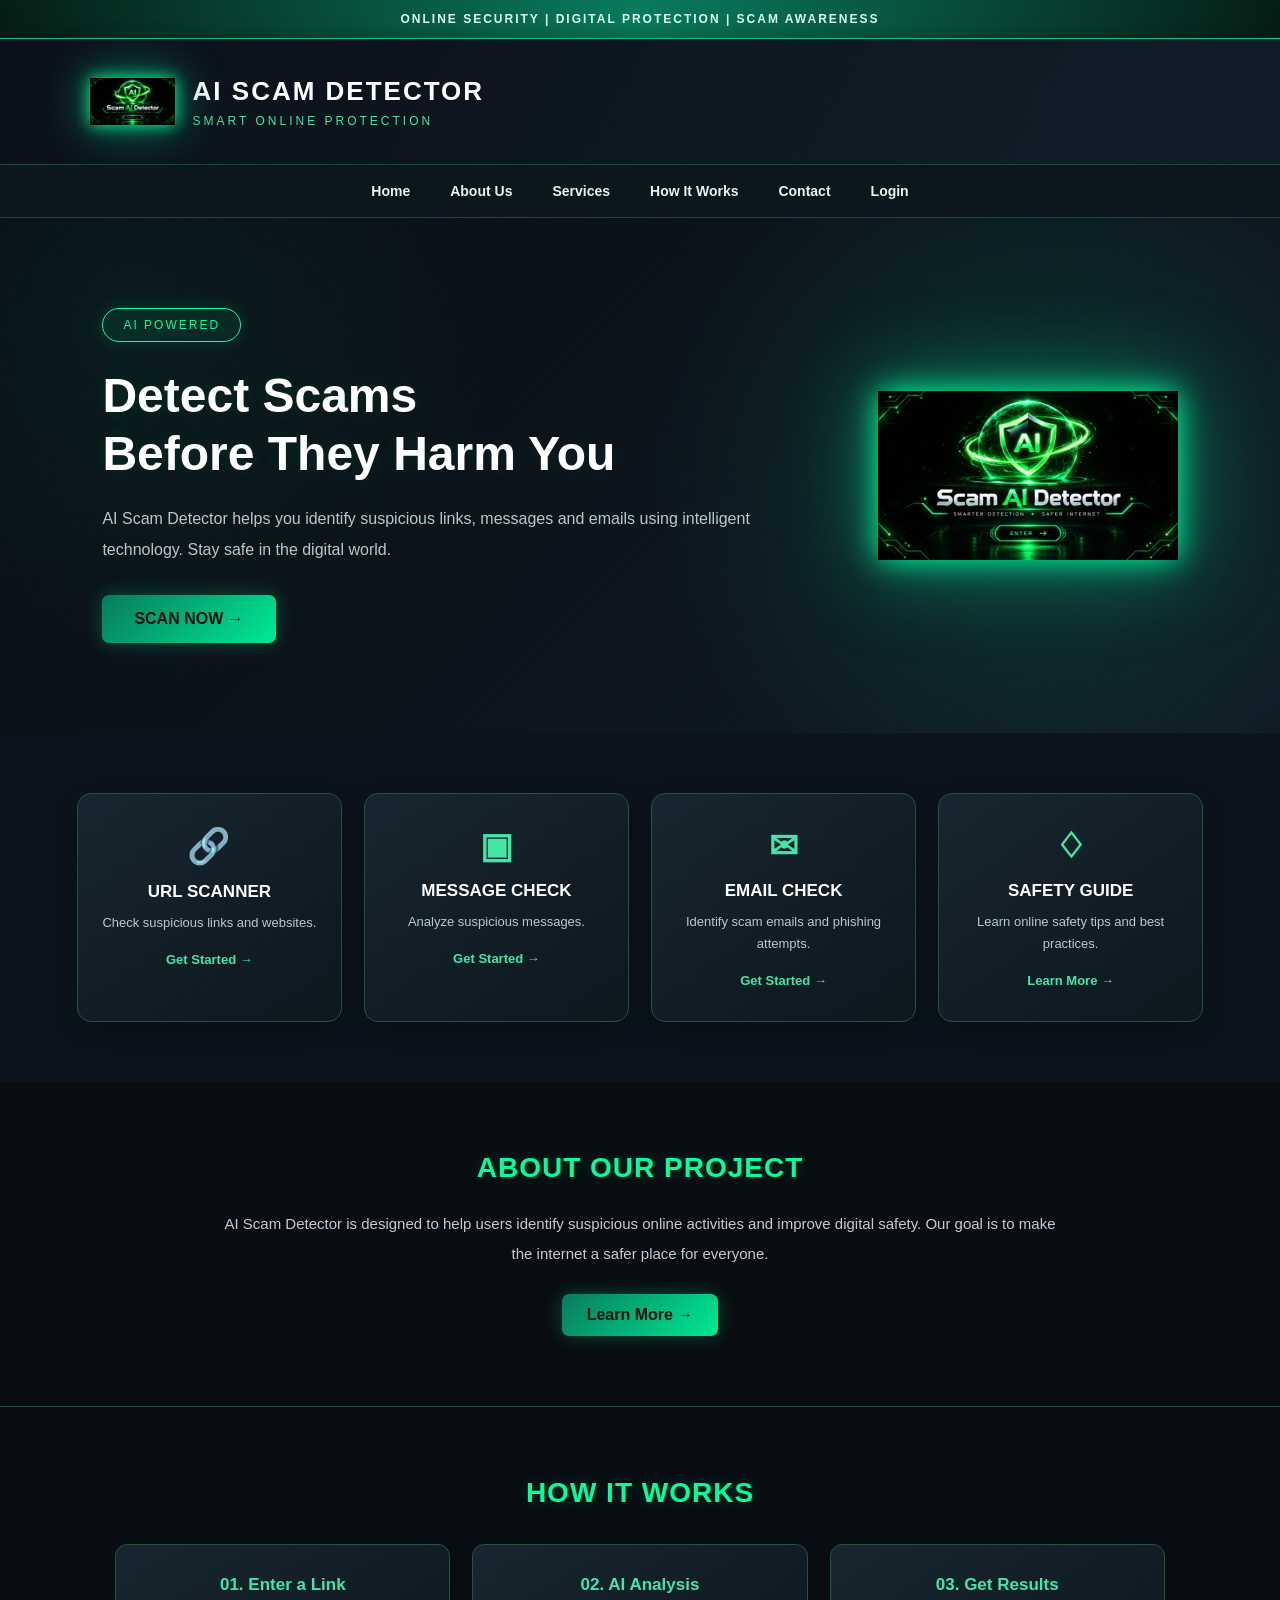
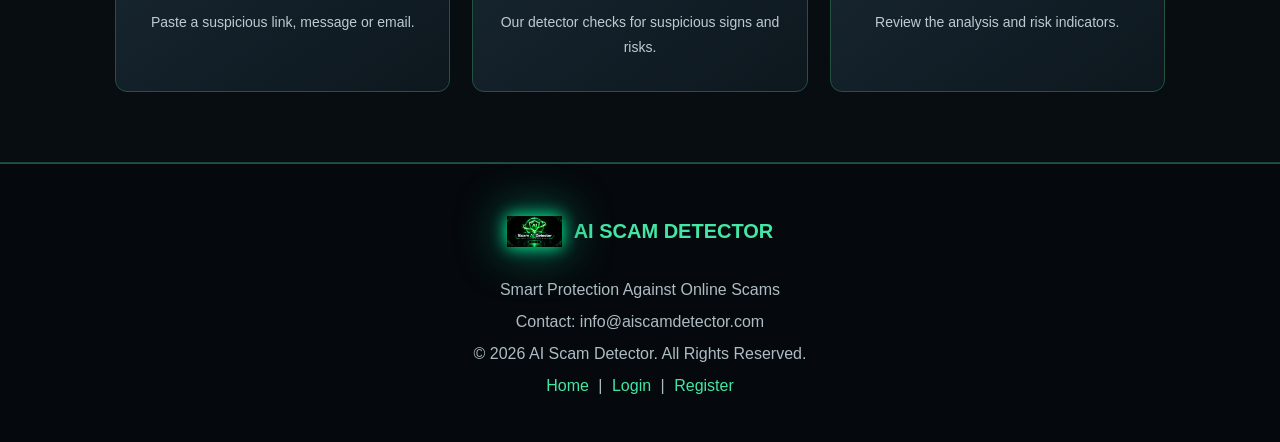
==== index.html @ 8b9a0d4e "Upload AI Scam Detector project" ====
<!DOCTYPE html>
<html lang="en">
<head>
    <meta charset="UTF-8">
    <meta name="viewport" content="width=device-width, initial-scale=1.0">
    <title>AI Scam Detector | Smart Online Protection</title>
    <meta name="description" content="AI Scam Detector helps identify suspicious links, messages and emails.">
    <link rel="stylesheet" href="style.css">
</head>

<body>

    <div class="top-bar">
        ONLINE SECURITY | DIGITAL PROTECTION | SCAM AWARENESS
    </div>

    <header>
        <div class="logo">
            <img src="logo.jpeg" alt="AI Scam Detector 3D Shield Logo" class="logo-img">
            <div>
                <h2>AI SCAM DETECTOR</h2>
                <p>SMART ONLINE PROTECTION</p>
            </div>
        </div>
    </header>

    <nav>
        <a href="#home">Home</a>
        <a href="#about">About Us</a>
        <a href="#services">Services</a>
        <a href="#how">How It Works</a>
        <a href="#contact">Contact</a>
        <a href="login.html">Login</a>
    </nav>

    <main id="home">
        <div class="hero-content">

            <div class="hero-text">
                <span class="ai-badge">AI POWERED</span>

                <h1>
                    Detect Scams
                    <br>
                    Before They Harm You
                </h1>

                <p>
                    AI Scam Detector helps you identify
                    suspicious links, messages and emails
                    using intelligent technology.
                    Stay safe in the digital world.
                </p>

                <a href="login.html" class="scan-button">
                    SCAN NOW →
                </a>
            </div>

            <div class="hero-image">
                <img src="logo.jpeg" alt="3D Green Security Shield" class="hero-shield">
            </div>

        </div>
    </main>

    <section class="services" id="services">

        <div class="service">
            <h2>🔗</h2>
            <h3>URL SCANNER</h3>
            <p>Check suspicious links and websites.</p>
            <a href="login.html">Get Started →</a>
        </div>

        <div class="service">
            <h2>▣</h2>
            <h3>MESSAGE CHECK</h3>
            <p>Analyze suspicious messages.</p>
            <a href="login.html">Get Started →</a>
        </div>

        <div class="service">
            <h2>✉</h2>
            <h3>EMAIL CHECK</h3>
            <p>Identify scam emails and phishing attempts.</p>
            <a href="login.html">Get Started →</a>
        </div>

        <div class="service">
            <h2>♢</h2>
            <h3>SAFETY GUIDE</h3>
            <p>Learn online safety tips and best practices.</p>
            <a href="#how">Learn More →</a>
        </div>

    </section>

    <section class="info" id="about">
        <h2>ABOUT OUR PROJECT</h2>

        <p>
            AI Scam Detector is designed to help
            users identify suspicious online activities
            and improve digital safety.

            Our goal is to make the internet
            a safer place for everyone.
        </p>

        <a href="#how" class="learn-button">Learn More →</a>
    </section>

    <section class="info" id="how">
        <h2>HOW IT WORKS</h2>

        <div class="steps">

            <div>
                <h3>01. Enter a Link</h3>
                <p>Paste a suspicious link, message or email.</p>
            </div>

            <div>
                <h3>02. AI Analysis</h3>
                <p>Our detector checks for suspicious signs and risks.</p>
            </div>

            <div>
                <h3>03. Get Results</h3>
                <p>Review the analysis and risk indicators.</p>
            </div>

        </div>
    </section>

    <footer id="contact">

        <div class="footer-logo">
            <img src="logo.jpeg" alt="AI Scam Detector Logo" class="logo-img">
            <h3>AI SCAM DETECTOR</h3>
        </div>

        <p>Smart Protection Against Online Scams</p>
        <p>Contact: info@aiscamdetector.com</p>
        <p>© 2026 AI Scam Detector. All Rights Reserved.</p>

        <div>
            <a href="index.html">Home</a> |
            <a href="login.html">Login</a> |
            <a href="register.html">Register</a>
        </div>

    </footer>

    <script src="script.js"></script>

</body>
</html>
---- style.css ----
/* =========================================
   AI SCAM DETECTOR - PREMIUM SHIELD THEME
========================================= */

* {
    margin: 0;
    padding: 0;
    box-sizing: border-box;
}

html {
    scroll-behavior: smooth;
    scroll-padding-top: 25px;
}

body {
    font-family: 'Segoe UI', Arial, sans-serif;
    background: #080d12;
    color: #ffffff;
    overflow-x: hidden;
}

/* TOP BAR */

.top-bar {
    background: linear-gradient(90deg, #061d17, #087b5c, #061d17);
    color: #d7ffed;
    text-align: center;
    padding: 12px;
    font-size: 12px;
    letter-spacing: 2px;
    font-weight: 600;
    border-bottom: 1px solid #16e69b;
}

/* HEADER */

header {
    background: linear-gradient(120deg, #0a111a, #111e29);
    padding: 20px 7%;
    border-bottom: 1px solid #1c493c;
    box-shadow: 0 5px 25px #00000080;
}

.logo {
    display: flex;
    align-items: center;
    gap: 18px;
}

.logo-img {
    width: 85px;
    height: 85px;
    object-fit: contain;
    filter:
        drop-shadow(0 0 8px #00ff9d)
        drop-shadow(0 0 22px #087b5c);
    animation: shieldGlow 3s infinite alternate;
}

.logo h2 {
    font-size: 26px;
    letter-spacing: 2px;
    color: #ffffff;
}

.logo p {
    color: #43e6a4;
    font-size: 12px;
    letter-spacing: 3px;
    margin-top: 7px;
}

@keyframes shieldGlow {
    from {
        filter: drop-shadow(0 0 5px #087b5c);
    }
    to {
        filter: drop-shadow(0 0 22px #00ff9d);
    }
}

/* NAVIGATION */

nav {
    background: #0b171d;
    display: flex;
    justify-content: center;
    align-items: center;
    gap: 40px;
    padding: 18px;
    flex-wrap: wrap;
    border-bottom: 1px solid #164b39;
}

nav a {
    color: #e4f5ee;
    text-decoration: none;
    font-size: 14px;
    font-weight: 600;
    transition: 0.3s;
}

nav a:hover {
    color: #00ff9d;
    text-shadow: 0 0 12px #00ff9d;
    transform: translateY(-3px);
}

/* HERO SECTION */

main {
    background:
        radial-gradient(circle at 80% 50%, #00ff9d20, transparent 35%),
        radial-gradient(circle at 10% 20%, #087b5c20, transparent 30%),
        linear-gradient(135deg, #080d12, #101c27);
    padding: 90px 8%;
    min-height: 500px;
}

.hero-content {
    display: flex;
    justify-content: space-between;
    align-items: center;
    gap: 40px;
    max-width: 1250px;
    margin: auto;
}

.hero-text {
    max-width: 650px;
}

.ai-badge {
    display: inline-block;
    color: #00ff9d;
    border: 1px solid #00ff9d;
    background: #00ff9d12;
    padding: 9px 20px;
    border-radius: 30px;
    font-size: 12px;
    letter-spacing: 2px;
    margin-bottom: 25px;
    box-shadow: 0 0 15px #00ff9d25;
}

.hero-text h1 {
    font-size: 48px;
    line-height: 1.2;
    margin-bottom: 22px;
    color: #ffffff;
    text-shadow: 0 0 20px #00ff9d18;
}

.hero-text p {
    color: #b8c9c9;
    font-size: 16px;
    line-height: 1.9;
    margin-bottom: 30px;
}

/* BUTTONS */

.scan-button,
.learn-button {
    display: inline-block;
    background: linear-gradient(135deg, #087b5c, #00e995);
    color: #04130e;
    text-decoration: none;
    padding: 15px 32px;
    border-radius: 7px;
    font-weight: bold;
    box-shadow: 0 0 18px #00ff9d45;
    transition: 0.3s;
}

.scan-button:hover,
.learn-button:hover {
    transform: translateY(-4px);
    box-shadow: 0 0 30px #00ff9d90;
}

/* HERO SHIELD */

.hero-image {
    display: flex;
    justify-content: center;
    align-items: center;
    min-width: 280px;
}

.hero-shield {
    width: 300px;
    max-width: 100%;
    object-fit: contain;
    filter:
        drop-shadow(0 0 15px #00ff9d)
        drop-shadow(0 0 40px #087b5c);
    animation: floatShield 4s ease-in-out infinite;
}

@keyframes floatShield {
    0%, 100% {
        transform: translateY(0);
    }
    50% {
        transform: translateY(-15px);
    }
}

/* SERVICES */

.services {
    display: grid;
    grid-template-columns: repeat(4, 1fr);
    background: #0b141c;
    padding: 60px 6%;
    gap: 22px;
}

.service {
    background: linear-gradient(145deg, #172630, #0d171e);
    border: 1px solid #245342;
    border-radius: 14px;
    padding: 32px 20px;
    text-align: center;
    transition: 0.3s;
    box-shadow: 0 8px 25px #00000040;
}

.service:hover {
    transform: translateY(-8px);
    border-color: #00ff9d;
    box-shadow: 0 0 25px #00ff9d30;
}

.service h2 {
    font-size: 35px;
    color: #43e6a4;
}

.service h3 {
    margin: 15px 0 10px;
    font-size: 17px;
    color: #ffffff;
}

.service p {
    color: #b9c9ce;
    font-size: 13px;
    line-height: 1.7;
}

.service a {
    display: inline-block;
    margin-top: 18px;
    color: #43e6a4;
    text-decoration: none;
    font-size: 13px;
    font-weight: bold;
    transition: 0.3s;
}

.service a:hover {
    color: white;
    letter-spacing: 1px;
}

/* INFORMATION SECTIONS */

.info {
    background: #080d12;
    padding: 70px 9%;
    text-align: center;
    border-bottom: 1px solid #1c493c;
}

.info h2 {
    color: #00ff9d;
    font-size: 28px;
    margin-bottom: 25px;
    letter-spacing: 1px;
    text-shadow: 0 0 15px #00ff9d30;
}

.info > p {
    color: #c0cdd2;
    max-width: 850px;
    margin: auto;
    line-height: 2;
    font-size: 15px;
}

/* LEARN BUTTON */

.learn-button {
    margin-top: 25px;
    padding: 12px 25px;
}

/* HOW IT WORKS */

.steps {
    display: grid;
    grid-template-columns: repeat(3, 1fr);
    gap: 22px;
    margin-top: 35px;
}

.steps > div {
    background: linear-gradient(145deg, #172630, #0d171e);
    border: 1px solid #245342;
    border-radius: 12px;
    padding: 30px 18px;
    transition: 0.3s;
}

.steps > div:hover {
    border-color: #00ff9d;
    transform: translateY(-5px);
    box-shadow: 0 0 20px #00ff9d25;
}

.steps h3 {
    color: #43e6a4;
    margin-bottom: 15px;
    font-size: 17px;
}

.steps p {
    color: #bdcbd1;
    font-size: 14px;
    line-height: 1.8;
}

/* FOOTER */

footer {
    background: #05090d;
    text-align: center;
    padding: 40px 20px;
    color: #aebdc3;
    line-height: 2;
    border-top: 1px solid #245342;
}

.footer-logo {
    display: flex;
    justify-content: center;
    align-items: center;
    gap: 12px;
    margin-bottom: 15px;
}

.footer-logo .logo-img {
    width: 55px;
    height: 55px;
}

.footer-logo h3 {
    color: #43e6a4;
    font-size: 20px;
}

footer a {
    color: #43e6a4;
    text-decoration: none;
    margin: 0 5px;
    transition: 0.3s;
}

footer a:hover {
    color: white;
}

/* SCROLL REVEAL */

.services,
.info,
footer {
    opacity: 0;
    transform: translateY(20px);
    transition: opacity 0.7s ease, transform 0.7s ease;
}

.services.visible,
.info.visible,
footer.visible {
    opacity: 1;
    transform: translateY(0);
}

/* RESPONSIVE DESIGN */

@media (max-width: 850px) {

    .hero-content {
        flex-direction: column;
        text-align: center;
    }

    .hero-text h1 {
        font-size: 36px;
    }

    .services {
        grid-template-columns: repeat(2, 1fr);
    }

    .steps {
        grid-template-columns: 1fr;
    }
}

@media (max-width: 500px) {

    header {
        padding: 18px;
    }

    .logo-img {
        width: 65px;
        height: 65px;
    }

    .logo h2 {
        font-size: 18px;
    }

    nav {
        gap: 18px;
    }

    nav a {
        font-size: 12px;
    }

    .hero-text h1 {
        font-size: 29px;
    }

    main {
        padding: 55px 20px;
    }

    .services {
        grid-template-columns: 1fr;
    }

    .hero-shield {
        width: 220px;
    }

    .info {
        padding: 45px 20px;
    }

    .footer-logo h3 {
        font-size: 16px;
    }
}

/* REDUCED MOTION ACCESSIBILITY */

@media (prefers-reduced-motion: reduce) {
    *,
    *::before,
    *::after {
        animation-duration: 0.01ms !important;
        scroll-behavior: auto !important;
        transition-duration: 0.01ms !important;
    }
}
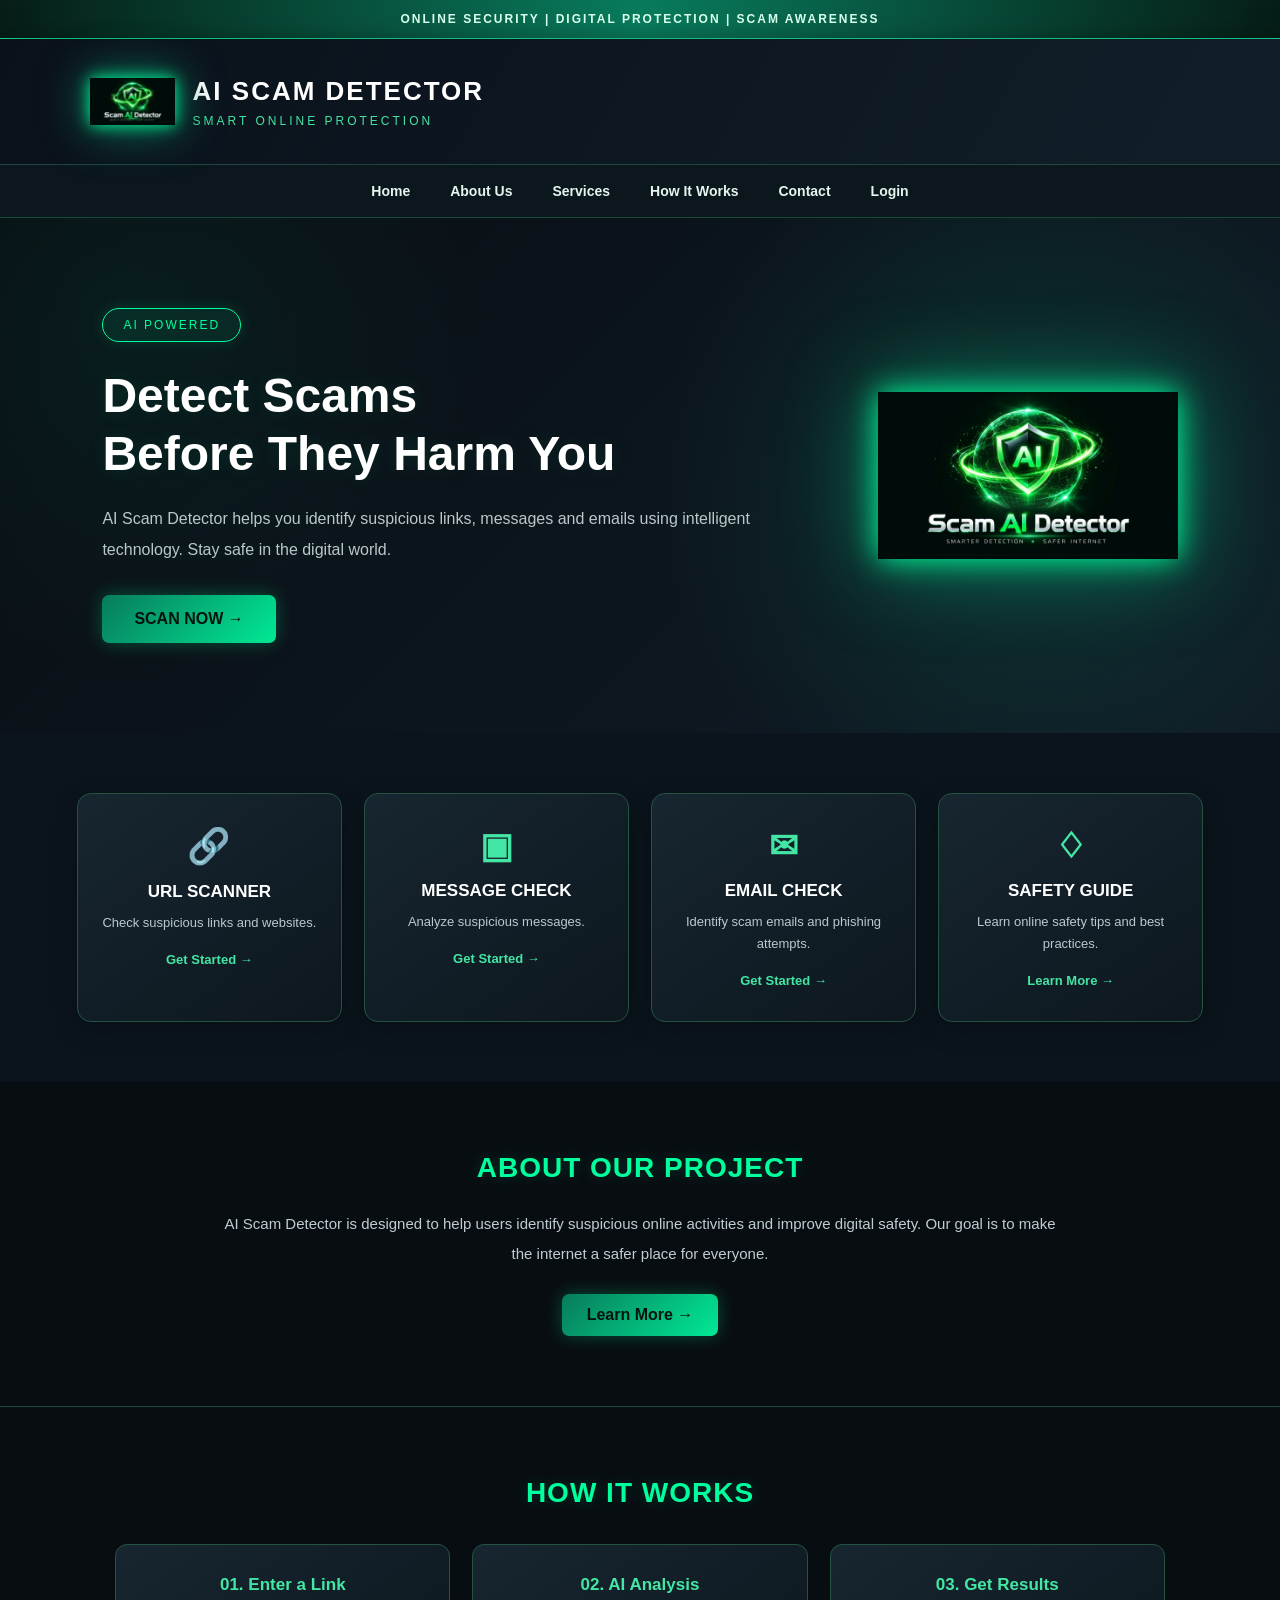
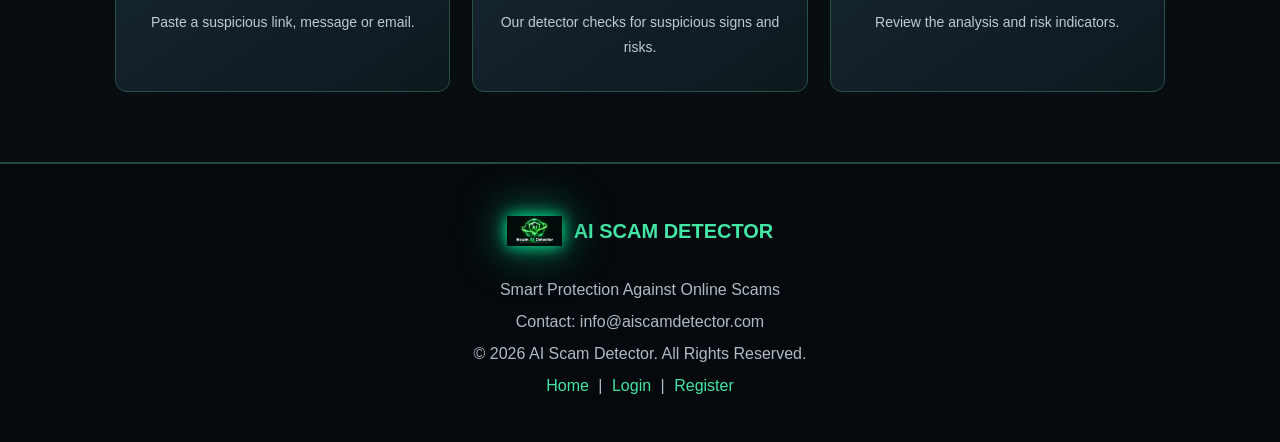
==== commit 27a45aaa: "Update website logo" ====
--- a/index.html
+++ b/index.html
@@ -17,7 +17,7 @@
 
     <header>
         <div class="logo">
-            <img src="logo.jpeg" alt="AI Scam Detector 3D Shield Logo" class="logo-img">
+            <img src="logooo.jpeg" alt="AI Scam Detector 3D Shield Logo" class="logo-img">
             <div>
                 <h2>AI SCAM DETECTOR</h2>
                 <p>SMART ONLINE PROTECTION</p>
@@ -59,7 +59,7 @@
             </div>
 
             <div class="hero-image">
-                <img src="logo.jpeg" alt="3D Green Security Shield" class="hero-shield">
+                <img src="logooo.jpeg" alt="3D Green Security Shield" class="hero-shield">
             </div>
 
         </div>
@@ -138,7 +138,7 @@
     <footer id="contact">
 
         <div class="footer-logo">
-            <img src="logo.jpeg" alt="AI Scam Detector Logo" class="logo-img">
+            <img src="logooo.jpeg" alt="AI Scam Detector Logo" class="logo-img">
             <h3>AI SCAM DETECTOR</h3>
         </div>
 
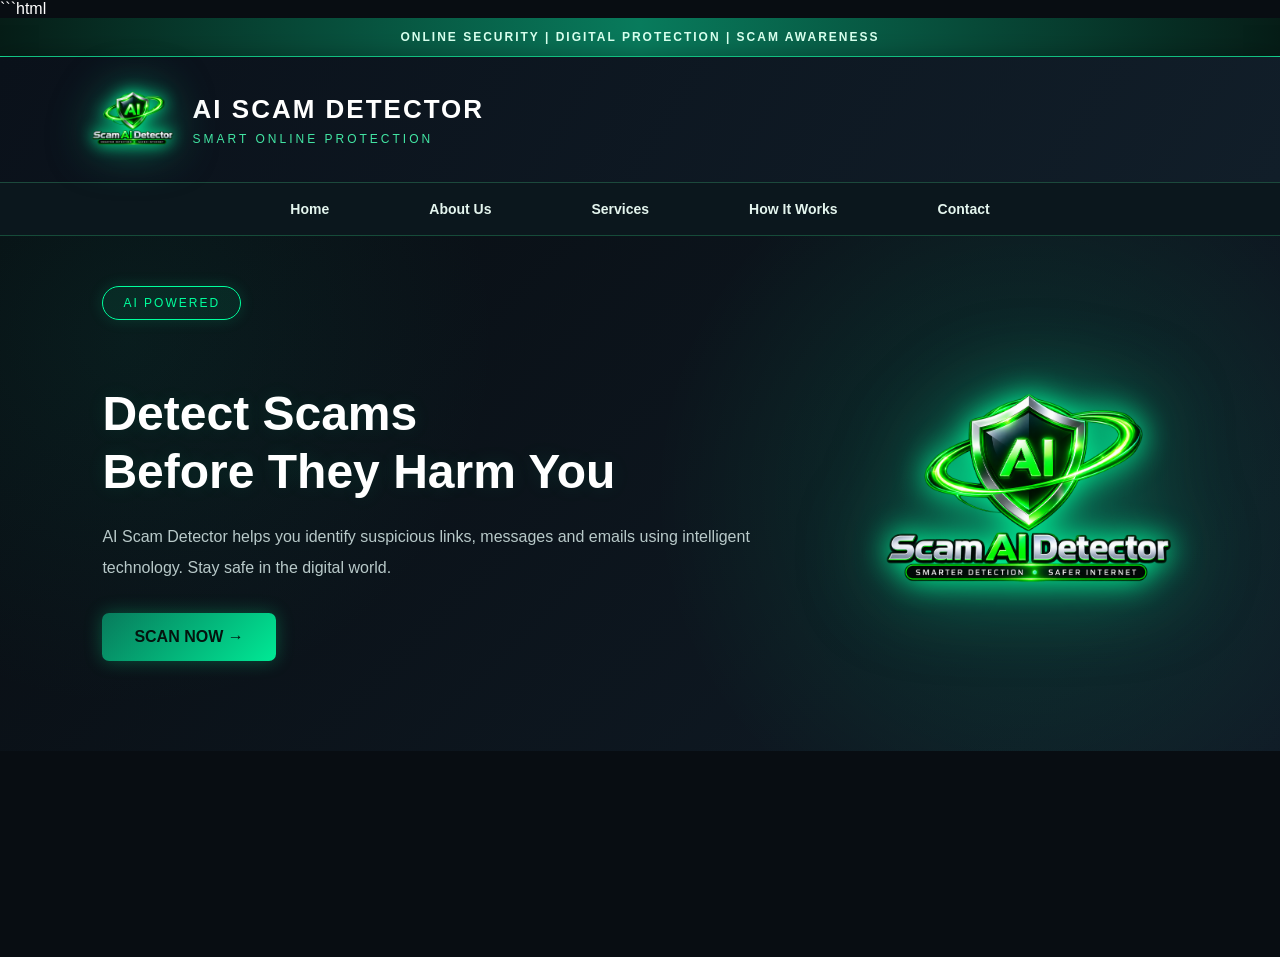
==== commit 3afa6e75: "Update logo and website design" ====
--- a/index.html
+++ b/index.html
@@ -1,43 +1,57 @@
-
+```html
 <!DOCTYPE html>
 <html lang="en">
+
 <head>
     <meta charset="UTF-8">
     <meta name="viewport" content="width=device-width, initial-scale=1.0">
+
     <title>AI Scam Detector | Smart Online Protection</title>
+
     <meta name="description" content="AI Scam Detector helps identify suspicious links, messages and emails.">
+
     <link rel="stylesheet" href="style.css">
 </head>
 
 <body>
 
+    <!-- TOP BAR -->
     <div class="top-bar">
         ONLINE SECURITY | DIGITAL PROTECTION | SCAM AWARENESS
     </div>
 
+    <!-- HEADER -->
     <header>
         <div class="logo">
-            <img src="logooo.jpeg" alt="AI Scam Detector 3D Shield Logo" class="logo-img">
+
+            <img src="logo%20pic.png"
+                 alt="AI Scam Detector Shield Logo"
+                 class="logo-img">
+
             <div>
                 <h2>AI SCAM DETECTOR</h2>
                 <p>SMART ONLINE PROTECTION</p>
             </div>
+
         </div>
     </header>
 
-    <nav>
+    <!-- NAVIGATION -->
+    <nav class="main-nav">
         <a href="#home">Home</a>
         <a href="#about">About Us</a>
         <a href="#services">Services</a>
         <a href="#how">How It Works</a>
         <a href="#contact">Contact</a>
-        <a href="login.html">Login</a>
     </nav>
 
+    <!-- HERO SECTION -->
     <main id="home">
+
         <div class="hero-content">
 
             <div class="hero-text">
+
                 <span class="ai-badge">AI POWERED</span>
 
                 <h1>
@@ -56,105 +70,24 @@
                 <a href="login.html" class="scan-button">
                     SCAN NOW →
                 </a>
+
             </div>
 
+            <!-- HERO LOGO -->
             <div class="hero-image">
-                <img src="logooo.jpeg" alt="3D Green Security Shield" class="hero-shield">
+
+                <img src="logo%20pic.png"
+                     alt="3D Green Security Shield"
+                     class="hero-shield">
+
             </div>
 
         </div>
+
     </main>
 
+    <!-- SERVICES SECTION -->
     <section class="services" id="services">
 
         <div class="service">
-            <h2>🔗</h2>
-            <h3>URL SCANNER</h3>
-            <p>Check suspicious links and websites.</p>
-            <a href="login.html">Get Started →</a>
-        </div>
-
-        <div class="service">
-            <h2>▣</h2>
-            <h3>MESSAGE CHECK</h3>
-            <p>Analyze suspicious messages.</p>
-            <a href="login.html">Get Started →</a>
-        </div>
-
-        <div class="service">
-            <h2>✉</h2>
-            <h3>EMAIL CHECK</h3>
-            <p>Identify scam emails and phishing attempts.</p>
-            <a href="login.html">Get Started →</a>
-        </div>
-
-        <div class="service">
-            <h2>♢</h2>
-            <h3>SAFETY GUIDE</h3>
-            <p>Learn online safety tips and best practices.</p>
-            <a href="#how">Learn More →</a>
-        </div>
-
-    </section>
-
-    <section class="info" id="about">
-        <h2>ABOUT OUR PROJECT</h2>
-
-        <p>
-            AI Scam Detector is designed to help
-            users identify suspicious online activities
-            and improve digital safety.
-
-            Our goal is to make the internet
-            a safer place for everyone.
-        </p>
-
-        <a href="#how" class="learn-button">Learn More →</a>
-    </section>
-
-    <section class="info" id="how">
-        <h2>HOW IT WORKS</h2>
-
-        <div class="steps">
-
-            <div>
-                <h3>01. Enter a Link</h3>
-                <p>Paste a suspicious link, message or email.</p>
-            </div>
-
-            <div>
-                <h3>02. AI Analysis</h3>
-                <p>Our detector checks for suspicious signs and risks.</p>
-            </div>
-
-            <div>
-                <h3>03. Get Results</h3>
-                <p>Review the analysis and risk indicators.</p>
-            </div>
-
-        </div>
-    </section>
-
-    <footer id="contact">
-
-        <div class="footer-logo">
-            <img src="logooo.jpeg" alt="AI Scam Detector Logo" class="logo-img">
-            <h3>AI SCAM DETECTOR</h3>
-        </div>
-
-        <p>Smart Protection Against Online Scams</p>
-        <p>Contact: info@aiscamdetector.com</p>
-        <p>© 2026 AI Scam Detector. All Rights Reserved.</p>
-
-        <div>
-            <a href="index.html">Home</a> |
-            <a href="login.html">Login</a> |
-            <a href="register.html">Register</a>
-        </div>
-
-    </footer>
-
-    <script src="script.js"></script>
-
-</body>
-</html>
+           
--- a/style.css
+++ b/style.css
@@ -472,3 +472,34 @@
         transition-duration: 0.01ms !important;
     }
 }
+.main-nav {
+    display: flex;
+    justify-content: center;
+    align-items: center;
+    gap: 100px;
+    padding: 18px 30px;
+    flex-wrap: wrap;
+}
+
+.main-nav a {
+    text-decoration: none;
+    white-space: nowrap;
+}
+ 
+.ai-badge {
+    display: inline-block;
+    margin-bottom: 25px;
+    position: relative;
+    top: -40px;
+}
+.logo-img,
+.hero-shield {
+    transition: all 0.4s ease;
+    cursor: pointer;
+}
+.logo-img:hover,
+.hero-shield:hover {
+    transform: scale(1.08);
+    filter: drop-shadow(0 0 50px #00ff66)
+            drop-shadow(0 0 50px #00ff66);
+}
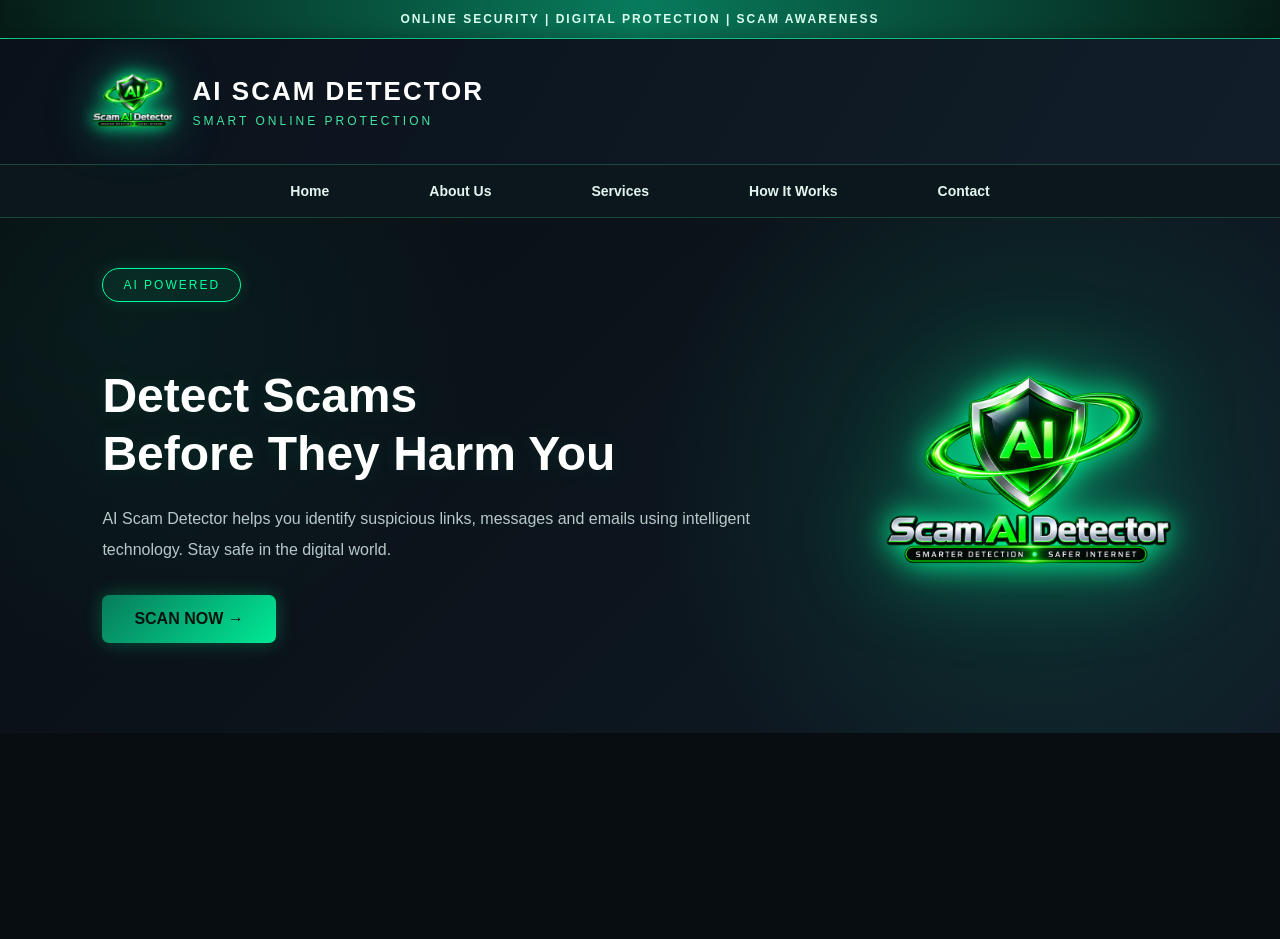
==== commit 8e01d7aa: "Update website files" ====
--- a/index.html
+++ b/index.html
@@ -1,4 +1,4 @@
-```html
+
 <!DOCTYPE html>
 <html lang="en">
 
